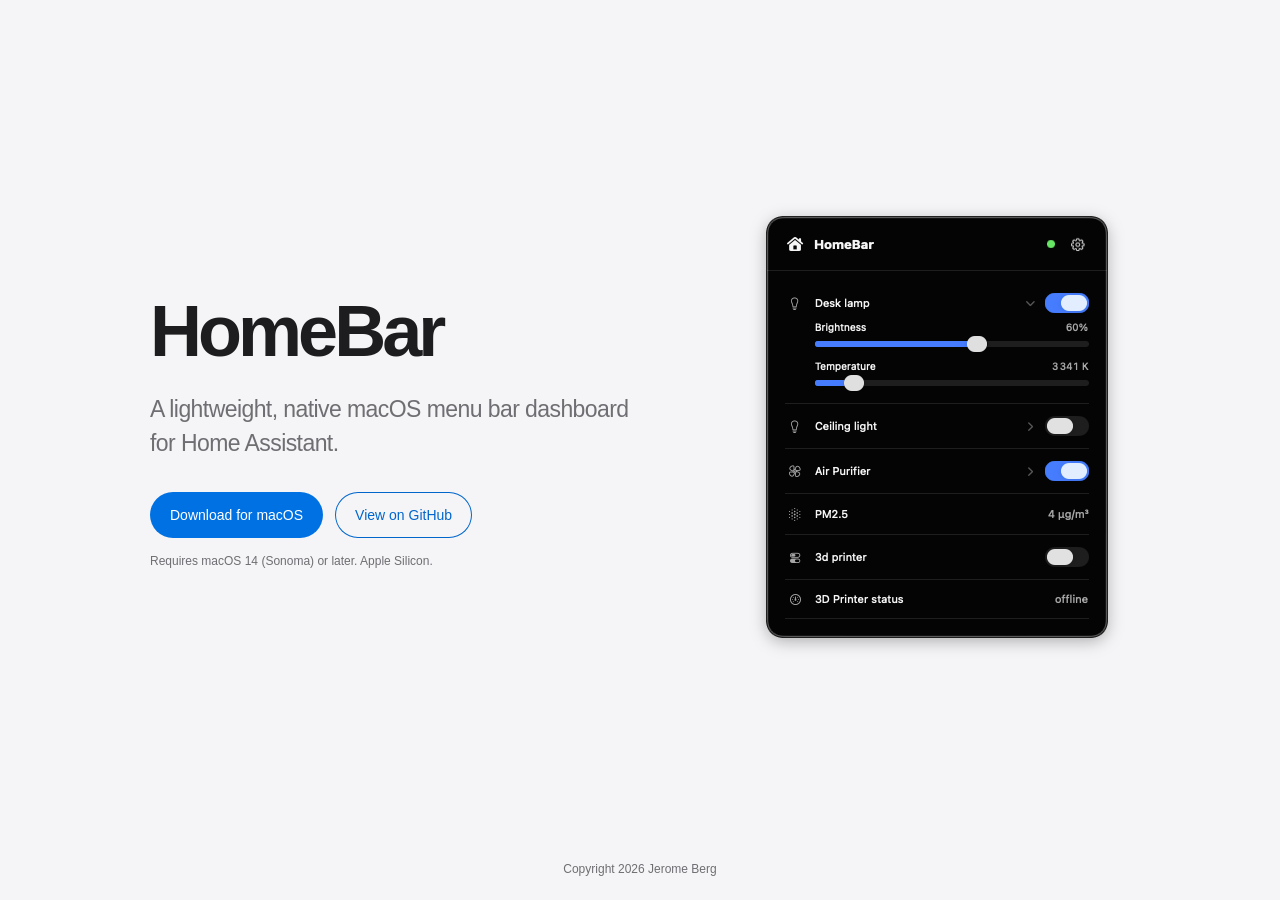
==== docs/index.html @ ca3fe4bd "docs: add landing page" ====
<!DOCTYPE html>
<html lang="en">
  <head>
    <meta charset="utf-8">
    <meta name="viewport" content="width=device-width, initial-scale=1">
    <meta name="description" content="A lightweight, native macOS menu bar dashboard for Home Assistant.">
    <title>HomeBar</title>
    <link rel="stylesheet" href="style.css">
  </head>
  <body>
    <main>
      <div class="intro">
        <h1>HomeBar</h1>
        <p class="description">A lightweight, native macOS menu bar dashboard for Home Assistant.</p>
        <div class="actions">
          <a class="button primary" href="https://github.com/jeromeberg/homebar/releases/latest">Download for macOS</a>
          <a class="button secondary" href="https://github.com/jeromeberg/homebar/">View on GitHub</a>
        </div>
        <p class="compatibility">Requires macOS 14 (Sonoma) or later. Apple Silicon.</p>
      </div>
      <img class="dashboard" src="dashboard.png" width="386" height="466" alt="HomeBar dashboard">
    </main>
    <footer>Copyright 2026 Jerome Berg</footer>
  </body>
</html>
---- docs/style.css ----
:root {
  color-scheme: light dark;
  font-family: -apple-system, BlinkMacSystemFont, sans-serif;
  color: #1d1d1f;
  background: #f5f5f7;
  -webkit-font-smoothing: antialiased;
}

* {
  box-sizing: border-box;
}

body {
  margin: 0;
  min-height: 100svh;
  display: flex;
  flex-direction: column;
}

main {
  width: min(100% - 48px, 980px);
  margin: auto;
  padding: 80px 0 56px;
  display: flex;
  align-items: center;
  justify-content: space-between;
  gap: 64px;
}

.intro {
  max-width: 480px;
}

.eyebrow {
  margin: 0 0 16px;
  color: #6e6e73;
  font-size: 14px;
  font-weight: 600;
}

h1 {
  margin: 0;
  font-size: clamp(48px, 7vw, 72px);
  font-weight: 700;
  letter-spacing: -0.055em;
  line-height: 1.05;
}

.description {
  margin: 24px 0 32px;
  color: #6e6e73;
  font-size: 23px;
  line-height: 1.45;
  letter-spacing: -0.025em;
}

.actions {
  display: flex;
  flex-wrap: wrap;
  gap: 12px;
}

.button {
  display: inline-flex;
  align-items: center;
  justify-content: center;
  min-height: 46px;
  padding: 12px 20px;
  border-radius: 999px;
  font-size: 14px;
  font-weight: 500;
  text-decoration: none;
}

.primary {
  color: #fff;
  background: #0071e3;
}

.primary:hover {
  background: #0066cc;
}

.secondary {
  color: #0066cc;
  box-shadow: inset 0 0 0 1px currentColor;
}

.secondary:hover {
  background: #e8edf4;
}

.button:focus-visible {
  outline: 3px solid #0071e3;
  outline-offset: 4px;
}

.compatibility {
  margin: 16px 0 0;
  color: #6e6e73;
  font-size: 12px;
}

.dashboard {
  display: block;
  width: 386px;
  max-width: 100%;
  height: auto;
  flex-shrink: 0;
}

footer {
  padding: 24px;
  color: #6e6e73;
  font-size: 12px;
  text-align: center;
}

@media (max-width: 800px) {
  main {
    flex-direction: column;
    gap: 40px;
    padding-top: 64px;
    text-align: center;
  }

  .actions {
    justify-content: center;
  }
}

@media (prefers-color-scheme: dark) {
  :root {
    color: #f5f5f7;
    background: #161617;
  }

  .eyebrow,
  .description,
  .compatibility,
  footer {
    color: #a1a1a6;
  }

  .secondary {
    color: #66b1ff;
  }

  .secondary:hover {
    background: #232e3a;
  }
}
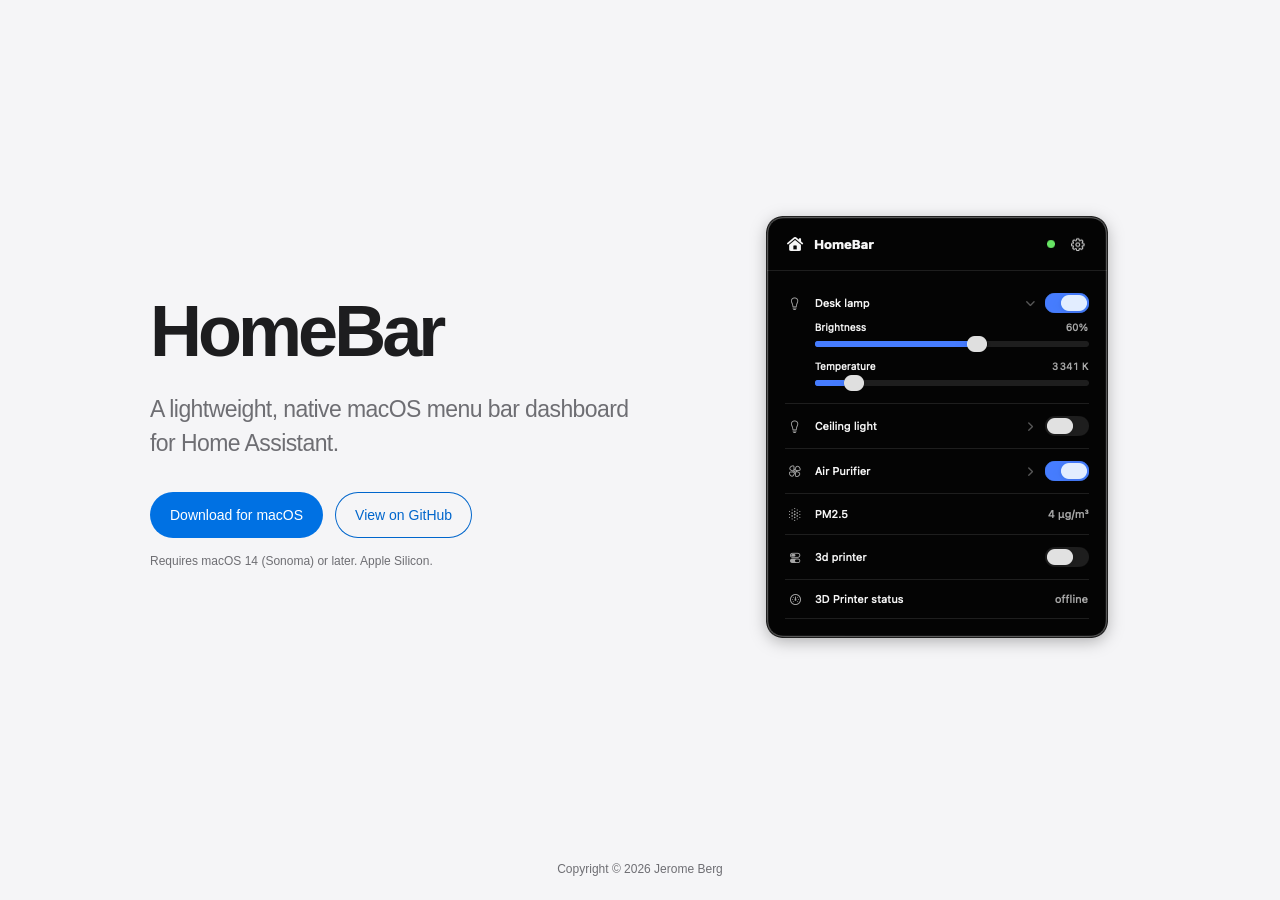
==== commit 275dfa18: "fix: misc" ====
--- a/docs/index.html
+++ b/docs/index.html
@@ -20,6 +20,6 @@
       </div>
       <img class="dashboard" src="dashboard.png" width="386" height="466" alt="HomeBar dashboard">
     </main>
-    <footer>Copyright 2026 Jerome Berg</footer>
+    <footer>Copyright © 2026 Jerome Berg</footer>
   </body>
 </html>
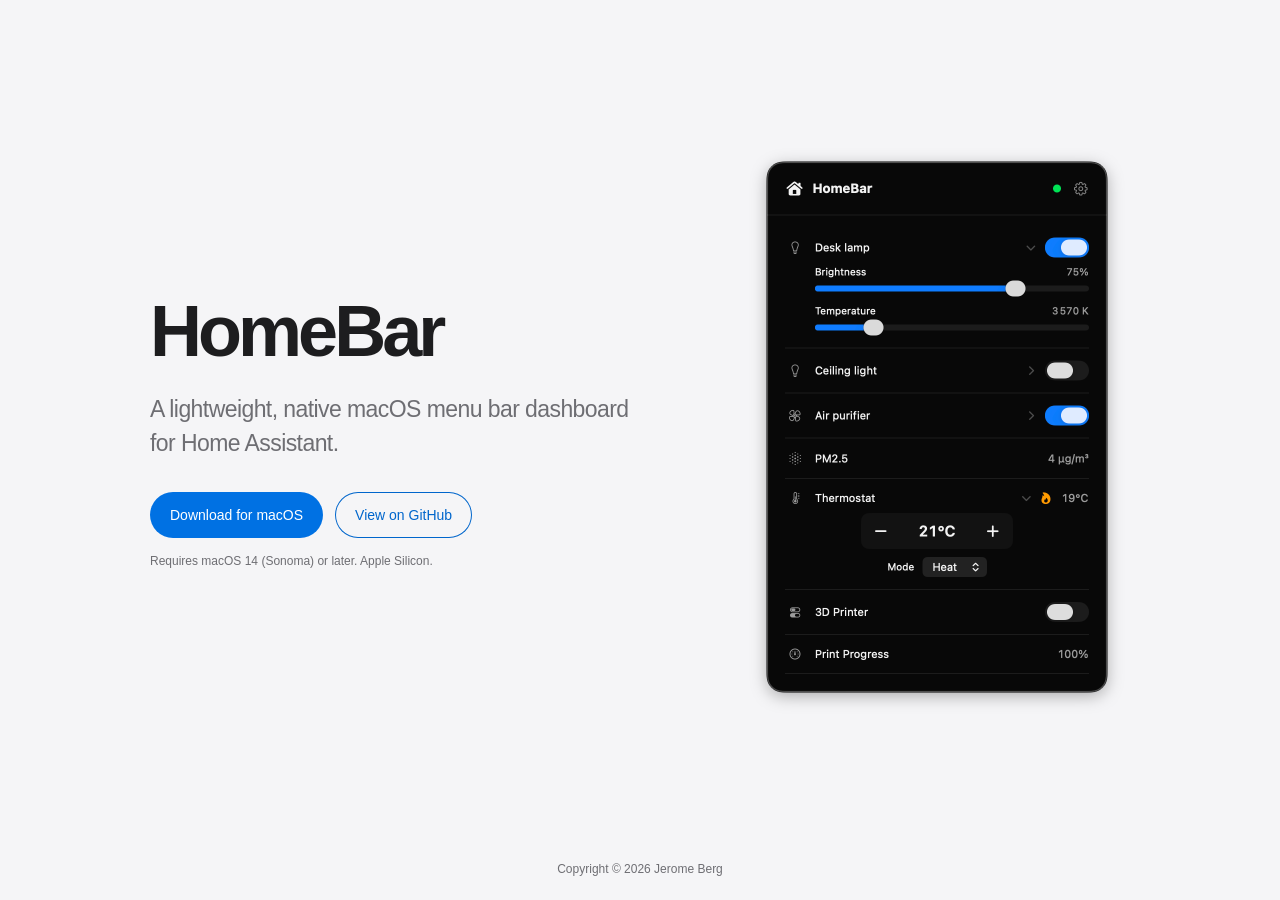
==== commit edfe0697: "docs: update screenshot" ====
--- a/docs/index.html
+++ b/docs/index.html
@@ -4,7 +4,8 @@
     <meta charset="utf-8">
     <meta name="viewport" content="width=device-width, initial-scale=1">
     <meta name="description" content="A lightweight, native macOS menu bar dashboard for Home Assistant.">
-    <title>HomeBar</title>
+    <link rel="canonical" href="https://homebar.jebrg.com/">
+    <title>HomeBar - Home Assistant in your macOS menu bar</title>
     <link rel="stylesheet" href="style.css">
   </head>
   <body>
@@ -18,7 +19,7 @@
         </div>
         <p class="compatibility">Requires macOS 14 (Sonoma) or later. Apple Silicon.</p>
       </div>
-      <img class="dashboard" src="dashboard.png" width="386" height="466" alt="HomeBar dashboard">
+      <img class="dashboard" src="dashboard2.png" width="772" height="1152" alt="HomeBar dashboard">
     </main>
     <footer>Copyright © 2026 Jerome Berg</footer>
   </body>
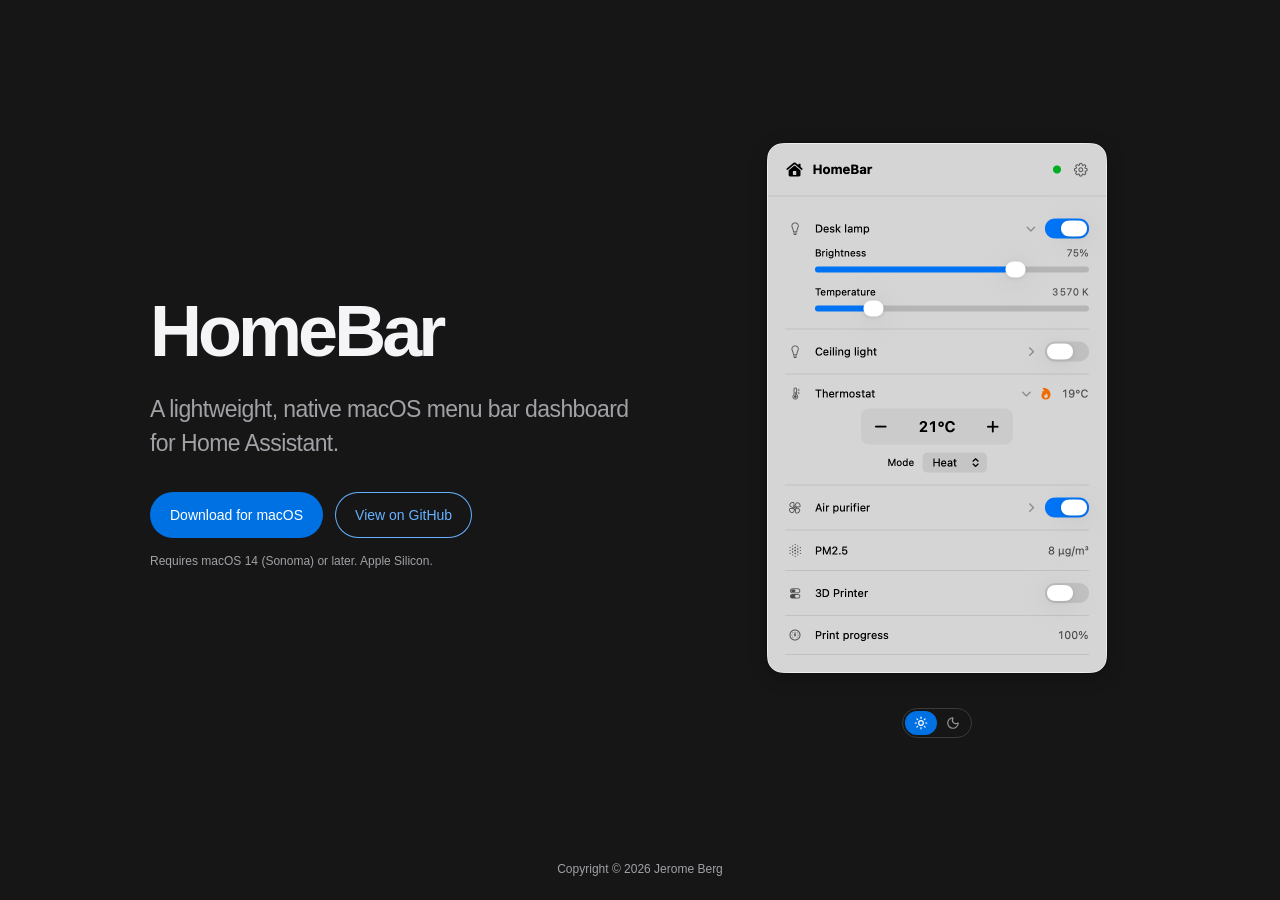
==== commit c49493c0: "docs: improve website, add light/dark toggle" ====
--- a/docs/index.html
+++ b/docs/index.html
@@ -7,19 +7,26 @@
     <link rel="canonical" href="https://homebar.jebrg.com/">
     <title>HomeBar - Home Assistant in your macOS menu bar</title>
     <link rel="stylesheet" href="style.css">
+    <script src="screenshot.js" defer></script>
   </head>
   <body>
     <main>
       <div class="intro">
         <h1>HomeBar</h1>
-        <p class="description">A lightweight, native macOS menu bar dashboard for Home Assistant.</p>
+        <p class="description">A lightweight, native macOS menu bar dashboard <span style="white-space: nowrap">for Home Assistant.</span></p>
         <div class="actions">
           <a class="button primary" href="https://github.com/jeromeberg/homebar/releases/latest">Download for macOS</a>
           <a class="button secondary" href="https://github.com/jeromeberg/homebar/">View on GitHub</a>
         </div>
         <p class="compatibility">Requires macOS 14 (Sonoma) or later. Apple Silicon.</p>
       </div>
-      <img class="dashboard" src="dashboard2.png" width="772" height="1152" alt="HomeBar dashboard">
+      <div class="dashboard">
+        <img src="light.png" width="772" height="1152" alt="HomeBar dashboard">
+        <button class="screenshot-toggle" type="button" aria-label="Dark screenshot" aria-pressed="false" hidden>
+          <span class="sun" aria-hidden="true"></span>
+          <span class="moon" aria-hidden="true"></span>
+        </button>
+      </div>
     </main>
     <footer>Copyright © 2026 Jerome Berg</footer>
   </body>
--- a/docs/style.css
+++ b/docs/style.css
@@ -1,8 +1,8 @@
 :root {
-  color-scheme: light dark;
+  color-scheme: dark;
   font-family: -apple-system, BlinkMacSystemFont, sans-serif;
-  color: #1d1d1f;
-  background: #f5f5f7;
+  color: #f5f5f7;
+  background: #161617;
   -webkit-font-smoothing: antialiased;
 }
 
@@ -18,7 +18,7 @@
 }
 
 main {
-  width: min(100% - 48px, 980px);
+  width: min(100% - 54px, 980px);
   margin: auto;
   padding: 80px 0 56px;
   display: flex;
@@ -33,7 +33,7 @@
 
 .eyebrow {
   margin: 0 0 16px;
-  color: #6e6e73;
+  color: #a1a1a6;
   font-size: 14px;
   font-weight: 600;
 }
@@ -48,7 +48,7 @@
 
 .description {
   margin: 24px 0 32px;
-  color: #6e6e73;
+  color: #a1a1a6;
   font-size: 23px;
   line-height: 1.45;
   letter-spacing: -0.025em;
@@ -82,12 +82,12 @@
 }
 
 .secondary {
-  color: #0066cc;
+  color: #66b1ff;
   box-shadow: inset 0 0 0 1px currentColor;
 }
 
 .secondary:hover {
-  background: #e8edf4;
+  background: #232e3a;
 }
 
 .button:focus-visible {
@@ -97,7 +97,7 @@
 
 .compatibility {
   margin: 16px 0 0;
-  color: #6e6e73;
+  color: #a1a1a6;
   font-size: 12px;
 }
 
@@ -109,15 +109,73 @@
   flex-shrink: 0;
 }
 
+.dashboard img {
+  display: block;
+  width: 100%;
+  height: auto;
+}
+
+.screenshot-toggle {
+  width: fit-content;
+  margin: 7.2px auto 0;
+  padding: 2px;
+  border: 1px solid #3a3a3a;
+  border-radius: 999px;
+  background: transparent;
+  color: inherit;
+  cursor: pointer;
+}
+
+.screenshot-toggle:not([hidden]) {
+  display: flex;
+}
+
+.screenshot-toggle span {
+  display: block;
+  padding: 5px 9px;
+  border-radius: 999px;
+  color: #999999;
+  transition: color 180ms ease, background-color 180ms ease;
+}
+
+.screenshot-toggle span::before {
+  content: "";
+  display: block;
+  width: 14px;
+  height: 14px;
+  background: currentColor;
+  mask: var(--icon) center / contain no-repeat;
+}
+
+.screenshot-toggle .sun {
+  --icon: url("sun.svg");
+}
+
+.screenshot-toggle .moon {
+  --icon: url("moon.svg");
+}
+
+.screenshot-toggle[aria-pressed="false"] .sun,
+.screenshot-toggle[aria-pressed="true"] .moon {
+  color: #fff;
+  background: #0071e3;
+}
+
+.screenshot-toggle:focus-visible {
+  outline: 2px solid currentColor;
+  outline-offset: 2px;
+}
+
 footer {
   padding: 24px;
-  color: #6e6e73;
+  color: #a1a1a6;
   font-size: 12px;
   text-align: center;
 }
 
 @media (max-width: 800px) {
   main {
+    width: calc(100% - 48px);
     flex-direction: column;
     gap: 40px;
     padding-top: 64px;
@@ -128,25 +186,3 @@
     justify-content: center;
   }
 }
-
-@media (prefers-color-scheme: dark) {
-  :root {
-    color: #f5f5f7;
-    background: #161617;
-  }
-
-  .eyebrow,
-  .description,
-  .compatibility,
-  footer {
-    color: #a1a1a6;
-  }
-
-  .secondary {
-    color: #66b1ff;
-  }
-
-  .secondary:hover {
-    background: #232e3a;
-  }
-}
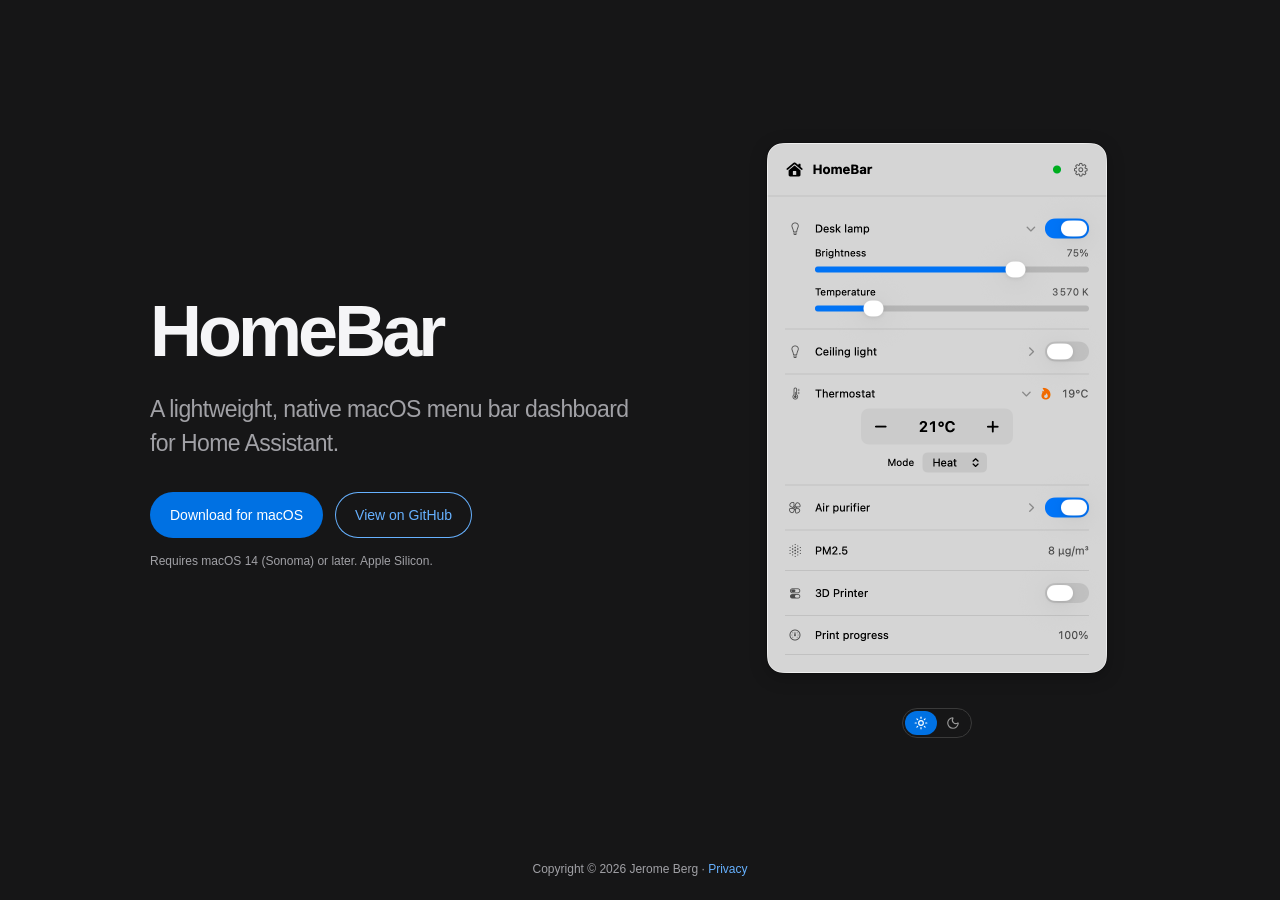
==== commit 52a46f6e: "docs: add privacy policy" ====
--- a/docs/index.html
+++ b/docs/index.html
@@ -21,13 +21,13 @@
         <p class="compatibility">Requires macOS 14 (Sonoma) or later. Apple Silicon.</p>
       </div>
       <div class="dashboard">
-        <img src="light.png" width="772" height="1152" alt="HomeBar dashboard">
+        <img src="assets/light.png" width="772" height="1152" alt="HomeBar dashboard">
         <button class="screenshot-toggle" type="button" aria-label="Dark screenshot" aria-pressed="false" hidden>
           <span class="sun" aria-hidden="true"></span>
           <span class="moon" aria-hidden="true"></span>
         </button>
       </div>
     </main>
-    <footer>Copyright © 2026 Jerome Berg</footer>
+    <footer>Copyright © 2026 Jerome Berg · <a href="/privacy.html">Privacy</a></footer>
   </body>
 </html>
--- a/docs/style.css
+++ b/docs/style.css
@@ -10,6 +10,11 @@
   box-sizing: border-box;
 }
 
+a {
+  text-decoration: none;
+  color: #66b1ff;
+}
+
 body {
   margin: 0;
   min-height: 100svh;
@@ -29,13 +34,6 @@
 
 .intro {
   max-width: 480px;
-}
-
-.eyebrow {
-  margin: 0 0 16px;
-  color: #a1a1a6;
-  font-size: 14px;
-  font-weight: 600;
 }
 
 h1 {
@@ -46,9 +44,15 @@
   line-height: 1.05;
 }
 
+.description,
+.compatibility,
+footer,
+.privacy p {
+  color: #a1a1a6;
+}
+
 .description {
   margin: 24px 0 32px;
-  color: #a1a1a6;
   font-size: 23px;
   line-height: 1.45;
   letter-spacing: -0.025em;
@@ -69,7 +73,6 @@
   border-radius: 999px;
   font-size: 14px;
   font-weight: 500;
-  text-decoration: none;
 }
 
 .primary {
@@ -82,7 +85,6 @@
 }
 
 .secondary {
-  color: #66b1ff;
   box-shadow: inset 0 0 0 1px currentColor;
 }
 
@@ -97,15 +99,12 @@
 
 .compatibility {
   margin: 16px 0 0;
-  color: #a1a1a6;
   font-size: 12px;
 }
 
 .dashboard {
-  display: block;
   width: 386px;
   max-width: 100%;
-  height: auto;
   flex-shrink: 0;
 }
 
@@ -148,11 +147,11 @@
 }
 
 .screenshot-toggle .sun {
-  --icon: url("sun.svg");
+  --icon: url("assets/sun.svg");
 }
 
 .screenshot-toggle .moon {
-  --icon: url("moon.svg");
+  --icon: url("assets/moon.svg");
 }
 
 .screenshot-toggle[aria-pressed="false"] .sun,
@@ -168,9 +167,42 @@
 
 footer {
   padding: 24px;
-  color: #a1a1a6;
   font-size: 12px;
   text-align: center;
+}
+
+
+main.privacy {
+  max-width: 640px;
+  margin: 0 auto;
+  display: block;
+  text-align: left;
+}
+
+.privacy h1 {
+  margin-top: 32px;
+  font-size: 32px;
+  letter-spacing: -0.025em;
+  line-height: 1.3;
+}
+
+.privacy h2 {
+  margin: 32px 0 0;
+  font-size: 19px;
+}
+
+.privacy p {
+  margin: 12px 0 0;
+  font-size: 17px;
+  line-height: 1.6;
+}
+
+.privacy .updated {
+  font-size: 12px;
+}
+
+.privacy h2 + p {
+  margin-top: 10px;
 }
 
 @media (max-width: 800px) {
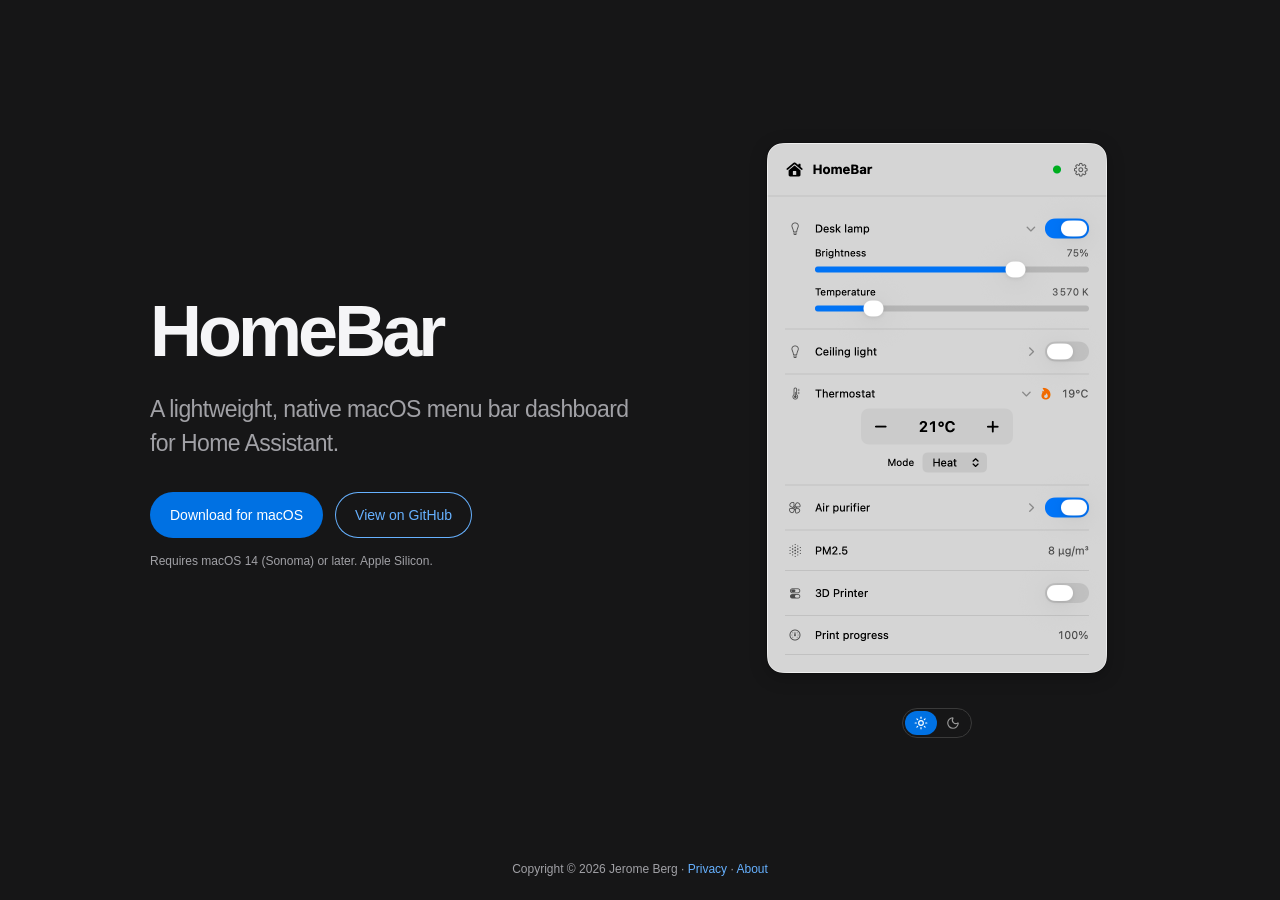
==== commit 79e79059: "docs: add about page to website" ====
--- a/docs/index.html
+++ b/docs/index.html
@@ -7,6 +7,7 @@
     <link rel="canonical" href="https://homebar.jebrg.com/">
     <title>HomeBar - Home Assistant in your macOS menu bar</title>
     <link rel="stylesheet" href="style.css">
+    <link rel="icon" type="image/png" sizes="64x64" href="/assets/favicon.png">
     <script src="screenshot.js" defer></script>
   </head>
   <body>
@@ -28,6 +29,6 @@
         </button>
       </div>
     </main>
-    <footer>Copyright © 2026 Jerome Berg · <a href="/privacy.html">Privacy</a></footer>
+    <footer>Copyright © 2026 Jerome Berg · <a href="/privacy.html">Privacy</a> · <a href="/about.html">About</a></footer>
   </body>
 </html>
